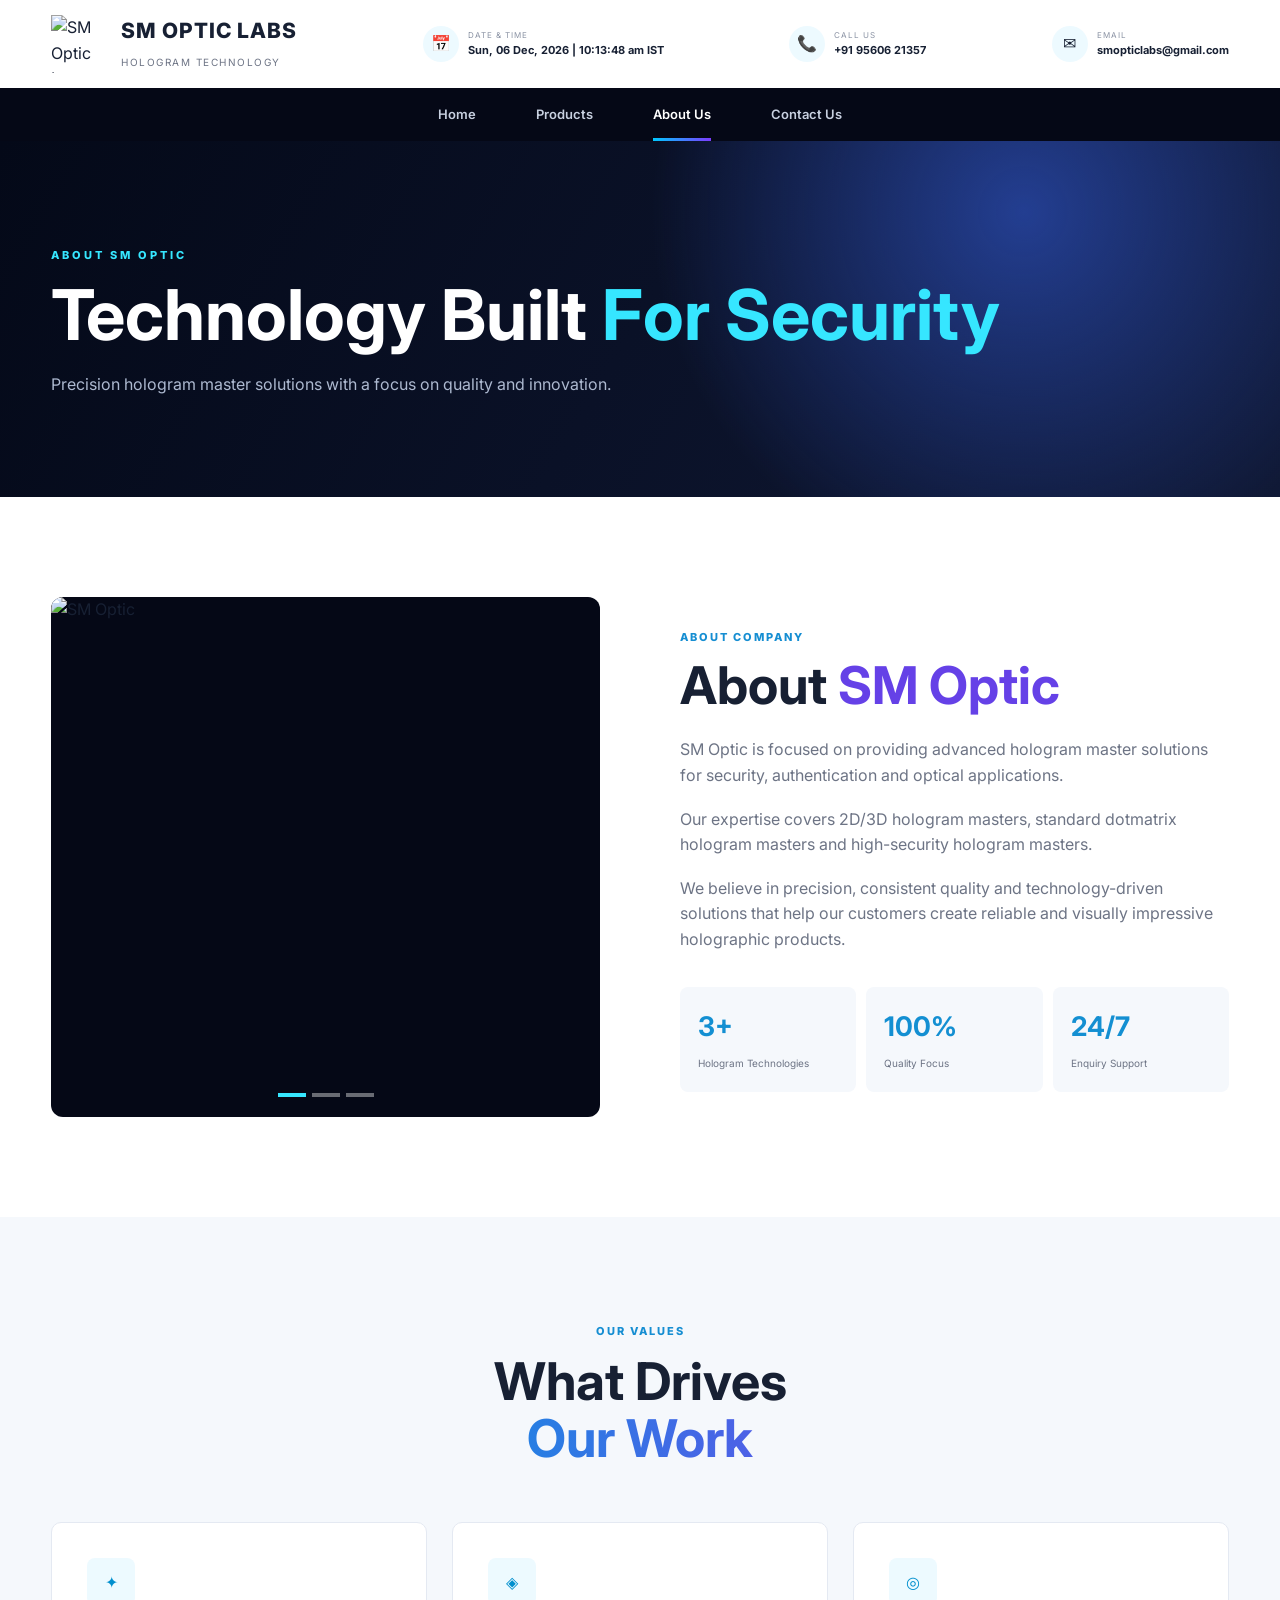
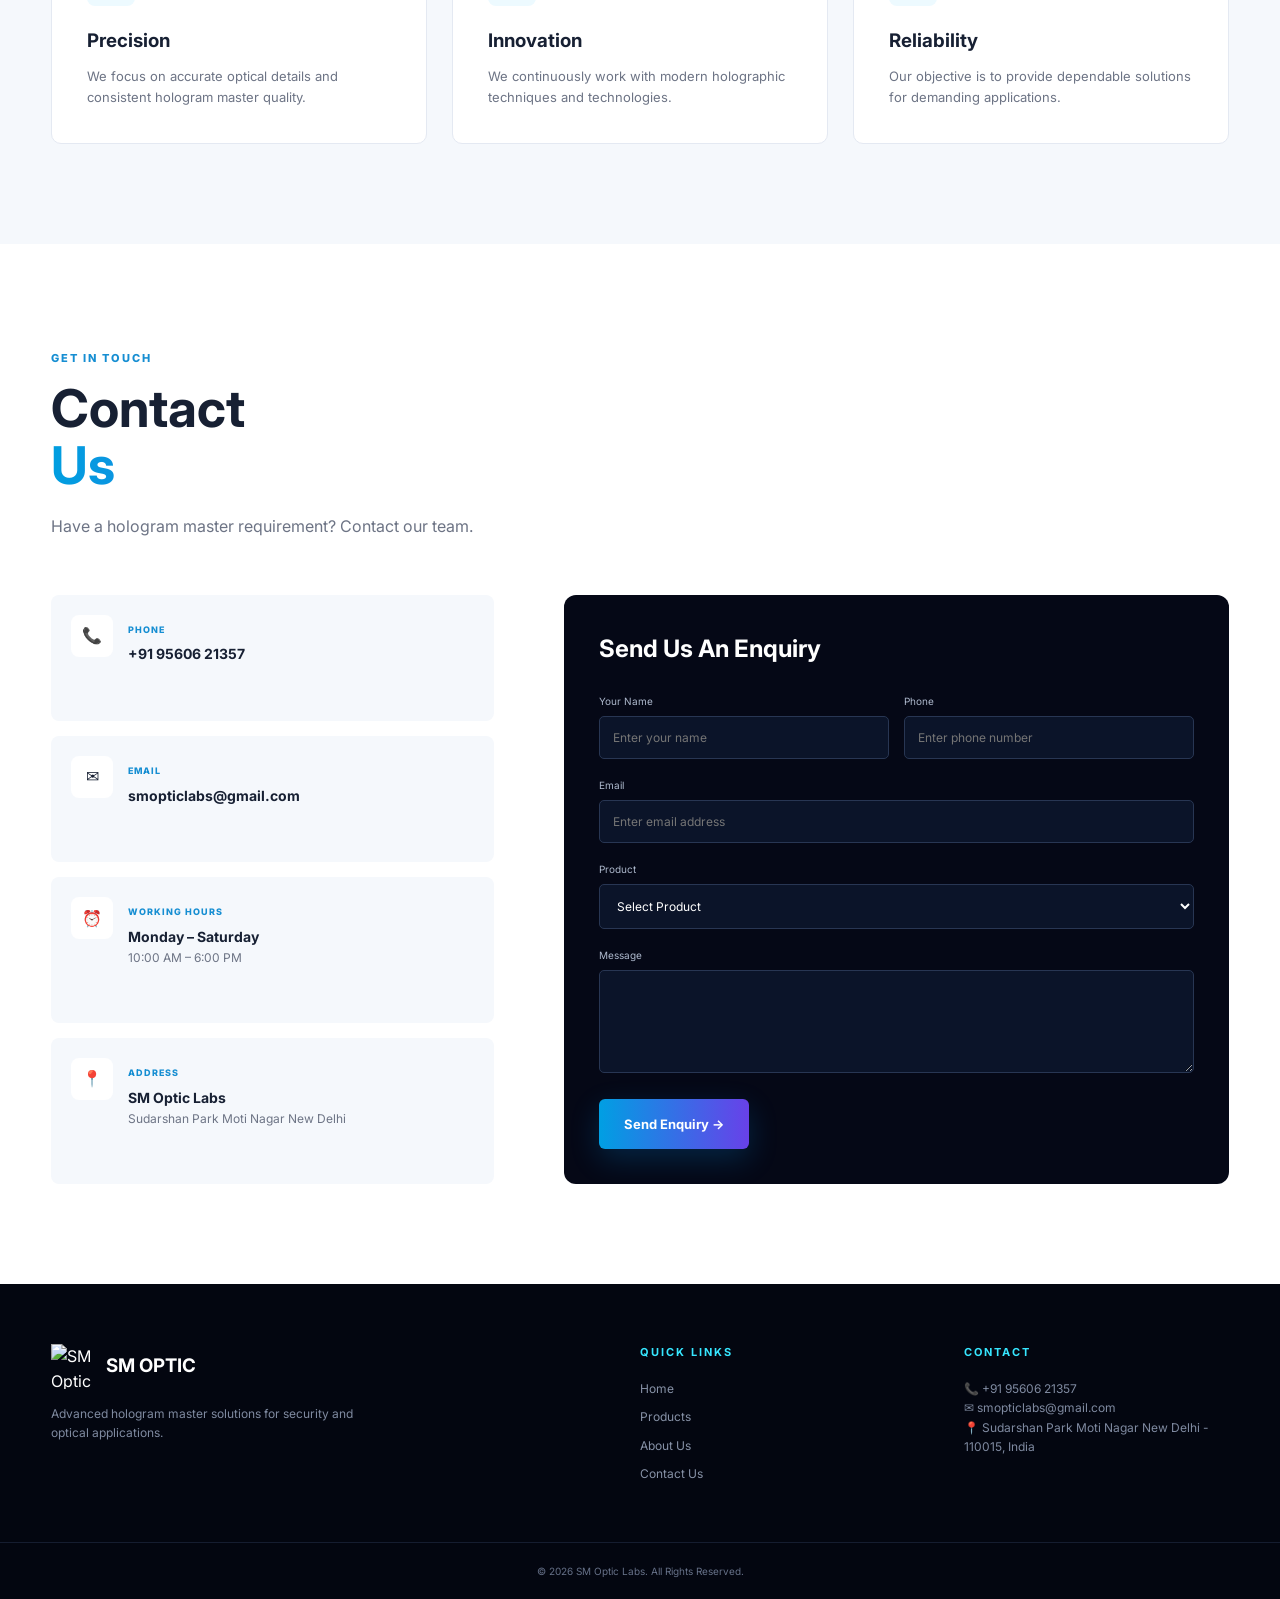
==== about.html @ 9cbb1f2b "sm-optic" ====
<!DOCTYPE html>
<html lang="en">

<head>

    <meta charset="UTF-8">
    <meta name="viewport" content="width=device-width, initial-scale=1.0">

    <title>About Us | SM Optic Labs</title>

    <link rel="stylesheet" href="style.css">

    <link rel="preconnect" href="https://fonts.googleapis.com">
    <link rel="preconnect" href="https://fonts.gstatic.com" crossorigin>

    <link href="https://fonts.googleapis.com/css2?family=Inter:wght@400;500;600;700;800&display=swap" rel="stylesheet">

</head>


<body>


    <!-- HEADER -->

    <header class="header">

        <div class="container header-inner">

            <a href="index.html" class="logo-area">

                <img src="images/logo.png" alt="SM Optic Logo">

                <div>

                    <h2>SM OPTIC LABS</h2>

                    <span>
                        Hologram Technology
                    </span>

                </div>

            </a>


            <div class="header-contact">

                <div class="header-info">

                    <span class="info-icon">📅</span>

                    <div>
                        <small>DATE & TIME</small>

                        <strong id="dateTime">
                            Loading...
                        </strong>
                    </div>

                </div>

            </div>


            <div class="header-info">

                <span class="info-icon">
                    📞
                </span>

                <div>

                    <small>
                        CALL US
                    </small>

                    <strong>
                        +91 95606 21357
                    </strong>

                </div>

            </div>


            <div class="header-info">

                <span class="info-icon">
                    ✉
                </span>

                <div>

                    <small>
                        EMAIL
                    </small>

                    <strong>
                        smopticlabs@gmail.com
                    </strong>

                </div>

            </div>

        </div>


        <button class="menu-toggle" id="menuToggle">

            ☰

        </button>

        </div>


        <nav class="navbar" id="navbar">

            <div class="container nav-inner">

                <a href="index.html">
                    Home
                </a>

                <a href="products.html">
                    Products
                </a>

                <a href="about.html" class="active">
                    About Us
                </a>

                <a href="#contact">
                    Contact Us
                </a>

            </div>

        </nav>

    </header>


    <!-- PAGE HERO -->

    <section class="page-hero">

        <div class="container">

            <span>
                ABOUT SM OPTIC
            </span>

            <h1>
                Technology Built
                <strong>For Security</strong>
            </h1>

            <p>
                Precision hologram master solutions
                with a focus on quality and innovation.
            </p>

        </div>

    </section>


    <!-- ABOUT -->

    <section class="about-company section">

        <div class="container about-grid">


            <div class="about-slideshow">

                <div class="about-slide active">

                    <img src="images/about1.jpg" alt="SM Optic">

                </div>

                <div class="about-slide">

                    <img src="images/about2.jpg" alt="Hologram Technology">

                </div>

                <div class="about-slide">

                    <img src="images/about3.jpg" alt="Hologram Manufacturing">

                </div>

                <div class="about-dots">

                    <button onclick="showAboutSlide(0)" class="about-dot active">
                    </button>

                    <button onclick="showAboutSlide(1)" class="about-dot">
                    </button>

                    <button onclick="showAboutSlide(2)" class="about-dot">
                    </button>

                </div>

            </div>


            <div class="about-text">

                <span class="section-label">
                    ABOUT COMPANY
                </span>

                <h2>
                    About
                    <strong>SM Optic</strong>
                </h2>


                <p>
                    SM Optic is focused on providing advanced
                    hologram master solutions for security,
                    authentication and optical applications.
                </p>


                <p>
                    Our expertise covers 2D/3D hologram masters,
                    standard dotmatrix hologram masters and
                    high-security hologram masters.
                </p>


                <p>
                    We believe in precision, consistent quality
                    and technology-driven solutions that help
                    our customers create reliable and visually
                    impressive holographic products.
                </p>


                <div class="about-stats">

                    <div>

                        <strong>3+</strong>

                        <span>
                            Hologram Technologies
                        </span>

                    </div>


                    <div>

                        <strong>100%</strong>

                        <span>
                            Quality Focus
                        </span>

                    </div>


                    <div>

                        <strong>24/7</strong>

                        <span>
                            Enquiry Support
                        </span>

                    </div>

                </div>

            </div>

        </div>

    </section>


    <!-- VALUES -->

    <section class="values section">

        <div class="container">

            <div class="section-heading">

                <span>
                    OUR VALUES
                </span>

                <h2>
                    What Drives
                    <strong>Our Work</strong>
                </h2>

            </div>


            <div class="value-grid">


                <div class="value-card">

                    <div class="value-icon">
                        ✦
                    </div>

                    <h3>
                        Precision
                    </h3>

                    <p>
                        We focus on accurate optical details
                        and consistent hologram master quality.
                    </p>

                </div>


                <div class="value-card">

                    <div class="value-icon">
                        ◈
                    </div>

                    <h3>
                        Innovation
                    </h3>

                    <p>
                        We continuously work with modern
                        holographic techniques and technologies.
                    </p>

                </div>


                <div class="value-card">

                    <div class="value-icon">
                        ◎
                    </div>

                    <h3>
                        Reliability
                    </h3>

                    <p>
                        Our objective is to provide dependable
                        solutions for demanding applications.
                    </p>

                </div>


            </div>

        </div>

    </section>


    <!-- CONTACT -->

    <section class="contact-section section" id="contact">

        <div class="container">


            <div class="section-heading left">

                <span>
                    GET IN TOUCH
                </span>

                <h2>
                    Contact
                    <strong>Us</strong>
                </h2>

                <p>
                    Have a hologram master requirement?
                    Contact our team.
                </p>

            </div>


            <div class="contact-grid">


                <!-- CONTACT DETAILS -->

                <div class="contact-details">


                    <div class="contact-card">

                        <div class="contact-icon">
                            📞
                        </div>

                        <div>

                            <span>
                                PHONE
                            </span>

                            <h4>
                                +91 95606 21357
                            </h4>

                        </div>

                    </div>


                    <div class="contact-card">

                        <div class="contact-icon">
                            ✉
                        </div>

                        <div>

                            <span>
                                EMAIL
                            </span>

                            <h4>
                                smopticlabs@gmail.com
                            </h4>

                        </div>

                    </div>


                    <div class="contact-card">

                        <div class="contact-icon">
                            ⏰
                        </div>

                        <div>

                            <span>
                                WORKING HOURS
                            </span>

                            <h4>
                                Monday – Saturday
                            </h4>

                            <p>
                                10:00 AM – 6:00 PM
                            </p>

                        </div>

                    </div>


                    <div class="contact-card">

                        <div class="contact-icon">
                            📍
                        </div>

                        <div>

                            <span>
                                ADDRESS
                            </span>

                            <h4>
                                SM Optic Labs
                            </h4>

                            <p>
                                Sudarshan Park Moti Nagar New Delhi
                            </p>

                        </div>

                    </div>


                </div>


                <!-- CONTACT FORM -->

                <div class="contact-form">

                    <h3>
                        Send Us An Enquiry
                    </h3>


                    <form id="contactForm">

                        <div class="form-row">

                            <div class="form-group">

                                <label>
                                    Your Name
                                </label>

                                <input type="text" placeholder="Enter your name" required>

                            </div>


                            <div class="form-group">

                                <label>
                                    Phone
                                </label>

                                <input type="tel" placeholder="Enter phone number" required>

                            </div>

                        </div>


                        <div class="form-group">

                            <label>
                                Email
                            </label>

                            <input type="email" placeholder="Enter email address" required>

                        </div>


                        <div class="form-group">

                            <label>
                                Product
                            </label>

                            <select>

                                <option>
                                    Select Product
                                </option>

                                <option>
                                    2D / 3D Hologram Master
                                </option>

                                <option>
                                    Standard Dotmatrix Hologram Master
                                </option>

                                <option>
                                    High Security Hologram Master
                                </option>

                            </select>

                        </div>


                        <div class="form-group">

                            <label>
                                Message
                            </label>

                            <textarea rows="5" placeholder="Tell us about your requirement..." required>
                        </textarea>

                        </div>


                        <button type="submit" class="btn btn-primary">

                            Send Enquiry →

                        </button>

                    </form>

                </div>

            </div>

        </div>

    </section>


    <!-- FOOTER -->

    <footer class="footer">

        <div class="container footer-grid">

            <div>

                <div class="footer-logo">

                    <img src="images/logo.png" alt="SM Optic">

                    <h3>
                        SM OPTIC
                    </h3>

                </div>

                <p>
                    Advanced hologram master solutions
                    for security and optical applications.
                </p>

            </div>


            <div>

                <h4>
                    QUICK LINKS
                </h4>

                <a href="index.html">
                    Home
                </a>

                <a href="products.html">
                    Products
                </a>

                <a href="about.html">
                    About Us
                </a>

                <a href="#contact">
                    Contact Us
                </a>

            </div>


            <div>

                <h4>
                    CONTACT
                </h4>

                <p>
                    📞 +91 95606 21357
                </p>

                <p>
                    ✉ smopticlabs@gmail.com
                </p>

                <p>
                    📍 Sudarshan Park Moti Nagar New Delhi - 110015, India
                </p>

            </div>

        </div>


        <div class="copyright">

            © <span id="year"></span>
            SM Optic Labs. All Rights Reserved.

        </div>

    </footer>


    <script src="script.js"></script>

</body>

</html>
---- style.css ----
/* =========================================
   SM OPTIC
   MAIN STYLESHEET
========================================= */


* {
    margin: 0;
    padding: 0;
    box-sizing: border-box;
}


:root {

    --dark: #050816;

    --dark-2: #0a1024;

    --blue: #00c8ff;

    --purple: #7c3cff;

    --cyan: #36e6ff;

    --white: #ffffff;

    --text: #172033;

    --muted: #6d7485;

    --light: #f5f8fc;

    --border: #e4e9f2;

}


html {
    scroll-behavior: smooth;
}


body {

    font-family: "Inter", sans-serif;

    color: var(--text);

    background: #ffffff;

    line-height: 1.6;

}


img {
    max-width: 100%;
    display: block;
}


a {
    text-decoration: none;
    color: inherit;
}


button,
input,
textarea,
select {
    font-family: inherit;
}


.container {

    width: min(1180px, 92%);

    margin: auto;

}


/* =========================================
   HEADER
========================================= */


.header {

    background: #ffffff;

    position: relative;

    z-index: 1000;

}


.header-inner {

    min-height: 88px;

    display: flex;

    align-items: center;

    justify-content: space-between;

    gap: 30px;

}


.logo-area {

    display: flex;

    align-items: center;

    gap: 12px;

}


.logo-area img {

    width: 58px;

    height: 58px;

    object-fit: contain;

}


.logo-area h2 {

    font-size: 21px;

    font-weight: 800;

    letter-spacing: 1px;

}


.logo-area span {

    font-size: 10px;

    color: var(--muted);

    text-transform: uppercase;

    letter-spacing: 1.5px;

}


.header-contact {

    display: flex;

    align-items: center;

    gap: 30px;

}


.header-info {

    display: flex;

    align-items: center;

    gap: 9px;

}


.info-icon {

    width: 36px;

    height: 36px;

    border-radius: 50%;

    background: #edfaff;

    display: grid;

    place-items: center;

}


.header-info small {

    display: block;

    font-size: 8px;

    color: #8b93a4;

    letter-spacing: 1px;

}


.header-info strong {

    display: block;

    font-size: 11px;

}


.navbar {

    background: var(--dark);

}


.nav-inner {

    display: flex;

    align-items: center;

    justify-content: center;

}


.nav-inner a {

    color: #c8d0e0;

    padding: 16px 30px;

    font-size: 13px;

    font-weight: 600;

    transition: .3s;

    position: relative;

}


.nav-inner a:hover,
.nav-inner a.active {

    color: white;

}


.nav-inner a.active::after {

    content: "";

    position: absolute;

    bottom: 0;

    left: 30px;

    right: 30px;

    height: 3px;

    background: linear-gradient(
        90deg,
        var(--blue),
        var(--purple)
    );

}


.menu-toggle {

    display: none;

    border: none;

    background: var(--dark);

    color: white;

    width: 44px;

    height: 44px;

    border-radius: 8px;

    font-size: 22px;

}


/* =========================================
   HERO
========================================= */


.hero {

    height: 680px;

    position: relative;

    overflow: hidden;

    background: var(--dark);

}


.hero-slides,
.hero-slide {

    position: absolute;

    inset: 0;

}


.hero-slide {

    background-size: cover;

    background-position: center;

    opacity: 0;

    transform: scale(1.05);

    transition:
        opacity 1s ease,
        transform 6s ease;

}


.hero-slide.active {

    opacity: 1;

    transform: scale(1);

}


.hero-overlay {

    position: absolute;

    inset: 0;

    background:
        linear-gradient(
            90deg,
            rgba(3,8,25,.92),
            rgba(4,10,30,.58),
            rgba(5,8,20,.25)
        );

}


.hero-content {

    position: relative;

    z-index: 2;

    height: 100%;

    display: flex;

    justify-content: center;

    flex-direction: column;

    color: white;

}


.hero-badge {

    color: var(--cyan);

    font-size: 12px;

    font-weight: 700;

    letter-spacing: 3px;

    margin-bottom: 20px;

}


.hero h1 {

    font-size: clamp(55px, 8vw, 100px);

    line-height: .95;

    font-weight: 800;

    max-width: 850px;

}


.hero h1 span {

    display: block;

    background:
        linear-gradient(
            90deg,
            #ffffff,
            var(--cyan),
            #a77cff
        );

    -webkit-background-clip: text;

    color: transparent;

}


.hero p {

    max-width: 580px;

    margin: 28px 0;

    color: #dce4f5;

    font-size: 17px;

}


.hero-buttons {

    display: flex;

    gap: 15px;

}


.btn {

    display: inline-flex;

    align-items: center;

    justify-content: center;

    min-height: 50px;

    padding: 0 25px;

    border-radius: 6px;

    font-size: 13px;

    font-weight: 700;

    transition: .3s;

    border: none;

    cursor: pointer;

}


.btn-primary {

    color: white;

    background:
        linear-gradient(
            90deg,
            #009fe3,
            #6841e9
        );

    box-shadow:
        0 10px 30px rgba(0,157,255,.2);

}


.btn-primary:hover {

    transform: translateY(-3px);

    box-shadow:
        0 15px 35px rgba(0,157,255,.3);

}


.btn-outline {

    border: 1px solid rgba(255,255,255,.5);

    color: white;

    background: rgba(255,255,255,.05);

}


.btn-outline:hover {

    background: white;

    color: var(--dark);

}


.slider-dots {

    position: absolute;

    bottom: 30px;

    left: 50%;

    transform: translateX(-50%);

    z-index: 5;

    display: flex;

    gap: 8px;

}


.dot,
.about-dot {

    width: 28px;

    height: 4px;

    border: none;

    background: rgba(255,255,255,.4);

    cursor: pointer;

}


.dot.active,
.about-dot.active {

    background: var(--cyan);

}


/* =========================================
   GENERAL SECTIONS
========================================= */


.section {

    padding: 100px 0;

}


.section-heading {

    max-width: 700px;

    margin: 0 auto 55px;

    text-align: center;

}


.section-heading.left {

    text-align: left;

    margin-left: 0;

}


.section-heading > span,
.section-label {

    color: #168ed2;

    font-size: 11px;

    font-weight: 800;

    letter-spacing: 2px;

}


.section-heading h2 {

    margin-top: 10px;

    font-size: clamp(35px, 5vw, 52px);

    line-height: 1.1;

}


.section-heading h2 strong {

    display: block;

    background:
        linear-gradient(
            90deg,
            #009ee0,
            #7441e9
        );

    -webkit-background-clip: text;

    color: transparent;

}


.section-heading p {

    color: var(--muted);

    margin-top: 20px;

}


/* =========================================
   PRODUCT CARDS
========================================= */


.product-grid {

    display: grid;

    grid-template-columns:
        repeat(3, 1fr);

    gap: 25px;

}


.product-card {

    background: white;

    border: 1px solid var(--border);

    border-radius: 12px;

    overflow: hidden;

    transition: .35s;

}


.product-card:hover {

    transform: translateY(-8px);

    box-shadow:
        0 25px 60px rgba(15,30,60,.12);

}


.product-image {

    height: 280px;

    position: relative;

    overflow: hidden;

    background: #071027;

}


.product-image img {

    width: 100%;

    height: 100%;

    object-fit: cover;

    transition: .5s;

}


.product-card:hover
.product-image img {

    transform: scale(1.06);

}


.product-number {

    position: absolute;

    top: 15px;

    right: 15px;

    width: 44px;

    height: 44px;

    display: grid;

    place-items: center;

    border-radius: 50%;

    background: rgba(5,8,22,.8);

    color: var(--cyan);

    font-size: 12px;

    font-weight: 800;

}


.product-content {

    padding: 28px;

}


.product-tag {

    font-size: 10px;

    color: #238ed0;

    font-weight: 800;

    letter-spacing: 2px;

}


.product-content h3 {

    margin: 8px 0 12px;

    font-size: 21px;

    line-height: 1.25;

}


.product-content p {

    color: var(--muted);

    font-size: 13px;

    margin-bottom: 22px;

}


.read-more {

    color: #138fd2;

    font-size: 12px;

    font-weight: 800;

}


.read-more span {

    margin-left: 8px;

    transition: .3s;

}


.read-more:hover span {

    margin-left: 14px;

}


/* =========================================
   WHY US
========================================= */


.why-us {

    background: var(--dark);

    color: white;

}


.why-grid {

    display: grid;

    grid-template-columns:
        .8fr 1.2fr;

    gap: 100px;

    align-items: center;

}


.why-grid h2 {

    font-size: clamp(42px, 5vw, 65px);

    line-height: 1;

    margin-top: 15px;

}


.why-grid h2 span {

    color: var(--cyan);

}


.why-content > p {

    color: #aeb9cd;

    font-size: 16px;

    margin-bottom: 35px;

    max-width: 600px;

}


.feature-list {

    display: grid;

    gap: 25px;

}


.feature {

    display: flex;

    gap: 18px;

}


.feature-icon {

    flex-shrink: 0;

    width: 45px;

    height: 45px;

    display: grid;

    place-items: center;

    color: var(--cyan);

    border: 1px solid rgba(54,230,255,.3);

    border-radius: 8px;

}


.feature h4 {

    margin-bottom: 3px;

}


.feature p {

    color: #8995ab;

    font-size: 12px;

}


/* =========================================
   CTA
========================================= */


.cta {

    padding: 70px 0;

    background:
        linear-gradient(
            110deg,
            #eafaff,
            #f3efff
        );

}


.cta-inner {

    display: flex;

    justify-content: space-between;

    align-items: center;

    gap: 30px;

}


.cta span {

    font-size: 10px;

    color: #168ed2;

    letter-spacing: 2px;

    font-weight: 800;

}


.cta h2 {

    margin-top: 8px;

    font-size: 38px;

    line-height: 1.1;

}


.cta h2 strong {

    color: #663fe5;

}


/* =========================================
   PAGE HERO
========================================= */


.page-hero {

    padding: 100px 0;

    color: white;

    background:
        radial-gradient(
            circle at 80% 20%,
            #233e91,
            transparent 35%
        ),
        linear-gradient(
            120deg,
            #040918,
            #101936
        );

}


.page-hero span {

    color: var(--cyan);

    font-size: 11px;

    letter-spacing: 3px;

    font-weight: 800;

}


.page-hero h1 {

    font-size: clamp(42px, 6vw, 70px);

    line-height: 1.05;

    margin: 12px 0 20px;

}


.page-hero h1 strong {

    color: var(--cyan);

}


.page-hero p {

    color: #adb9d0;

    max-width: 600px;

}


/* =========================================
   PRODUCT DETAILS
========================================= */


.detail-product {

    display: grid;

    grid-template-columns:
        1fr 1fr;

    gap: 70px;

    padding: 70px 0;

    border-bottom: 1px solid var(--border);

    align-items: center;

}


.detail-product.reverse
.detail-gallery {

    order: 2;

}


.detail-product.reverse
.detail-content {

    order: 1;

}


.main-image {

    height: 460px;

    border-radius: 12px;

    overflow: hidden;

    background: var(--dark);

}


.main-image img {

    width: 100%;

    height: 100%;

    object-fit: cover;

}


.thumbnail-grid {

    display: grid;

    grid-template-columns:
        repeat(4, 1fr);

    gap: 10px;

    margin-top: 12px;

}


.thumbnail-grid img {

    height: 90px;

    width: 100%;

    object-fit: cover;

    border-radius: 5px;

    cursor: pointer;

    opacity: .65;

    transition: .3s;

}


.thumbnail-grid img:hover {

    opacity: 1;

    outline: 2px solid var(--blue);

}


.detail-content h2 {

    font-size: clamp(35px, 4vw, 52px);

    line-height: 1.05;

    margin: 10px 0 20px;

}


.detail-content h2 strong {

    display: block;

    color: #6b43e7;

}


.detail-content > p {

    color: var(--muted);

    margin-bottom: 30px;

}


.detail-content h4 {

    font-size: 13px;

    margin-bottom: 15px;

    text-transform: uppercase;

    letter-spacing: 1px;

}


.spec-list {

    border-top: 1px solid var(--border);

    margin-bottom: 30px;

}


.spec-list div {

    display: flex;

    justify-content: space-between;

    padding: 12px 0;

    border-bottom: 1px solid var(--border);

    font-size: 12px;

}


.spec-list span {

    color: var(--muted);

}


.spec-list strong {

    text-align: right;

}


/* =========================================
   ABOUT
========================================= */


.about-grid {

    display: grid;

    grid-template-columns:
        1fr 1fr;

    gap: 80px;

    align-items: center;

}


.about-slideshow {

    position: relative;

    height: 520px;

    border-radius: 12px;

    overflow: hidden;

    background: var(--dark);

}


.about-slide {

    position: absolute;

    inset: 0;

    opacity: 0;

    transition: 1s;

}


.about-slide.active {

    opacity: 1;

}


.about-slide img {

    width: 100%;

    height: 100%;

    object-fit: cover;

}


.about-dots {

    position: absolute;

    bottom: 20px;

    left: 50%;

    transform: translateX(-50%);

    display: flex;

    gap: 6px;

}


.about-text h2 {

    font-size: 52px;

    line-height: 1;

    margin: 12px 0 25px;

}


.about-text h2 strong {

    color: #6541e7;

}


.about-text p {

    color: var(--muted);

    margin-bottom: 18px;

}


.about-stats {

    display: grid;

    grid-template-columns:
        repeat(3, 1fr);

    gap: 10px;

    margin-top: 35px;

}


.about-stats div {

    background: var(--light);

    padding: 18px;

    border-radius: 8px;

}


.about-stats strong {

    display: block;

    color: #138fd2;

    font-size: 27px;

}


.about-stats span {

    color: var(--muted);

    font-size: 10px;

}


/* =========================================
   VALUES
========================================= */


.values {

    background: var(--light);

}


.value-grid {

    display: grid;

    grid-template-columns:
        repeat(3, 1fr);

    gap: 25px;

}


.value-card {

    background: white;

    padding: 35px;

    border-radius: 10px;

    border: 1px solid var(--border);

}


.value-icon {

    width: 48px;

    height: 48px;

    display: grid;

    place-items: center;

    background: #edfaff;

    color: #008fce;

    border-radius: 8px;

    margin-bottom: 20px;

}


.value-card h3 {

    margin-bottom: 10px;

}


.value-card p {

    color: var(--muted);

    font-size: 13px;

}


/* =========================================
   CONTACT
========================================= */


.contact-grid {

    display: grid;

    grid-template-columns:
        .8fr 1.2fr;

    gap: 70px;

}


.contact-details {

    display: grid;

    gap: 15px;

}


.contact-card {

    display: flex;

    align-items: flex-start;

    gap: 15px;

    padding: 20px;

    background: var(--light);

    border-radius: 8px;

}


.contact-icon {

    width: 42px;

    height: 42px;

    display: grid;

    place-items: center;

    background: white;

    border-radius: 8px;

}


.contact-card span {

    font-size: 9px;

    color: #168ed2;

    font-weight: 800;

    letter-spacing: 1px;

}


.contact-card h4 {

    font-size: 14px;

    margin-top: 3px;

}


.contact-card p {

    color: var(--muted);

    font-size: 12px;

}


.contact-form {

    padding: 35px;

    background: var(--dark);

    color: white;

    border-radius: 12px;

}


.contact-form h3 {

    font-size: 24px;

    margin-bottom: 25px;

}


.form-row {

    display: grid;

    grid-template-columns:
        1fr 1fr;

    gap: 15px;

}


.form-group {

    margin-bottom: 18px;

}


.form-group label {

    display: block;

    font-size: 10px;

    color: #aeb9cd;

    margin-bottom: 7px;

}


.form-group input,
.form-group textarea,
.form-group select {

    width: 100%;

    border: 1px solid #283653;

    background: #0b1429;

    color: white;

    padding: 13px;

    border-radius: 5px;

    outline: none;

    font-size: 12px;

}


.form-group textarea {

    resize: vertical;

}


.form-group input:focus,
.form-group textarea:focus,
.form-group select:focus {

    border-color: var(--cyan);

}


/* =========================================
   FOOTER
========================================= */


.footer {

    background: #030610;

    color: white;

    padding-top: 60px;

}


.footer-grid {

    display: grid;

    grid-template-columns:
        2fr 1fr 1fr;

    gap: 60px;

    padding-bottom: 50px;

}


.footer-logo {

    display: flex;

    align-items: center;

    gap: 10px;

    margin-bottom: 15px;

}


.footer-logo img {

    width: 45px;

    height: 45px;

    object-fit: contain;

}


.footer p {

    color: #7f8aa0;

    font-size: 12px;

    max-width: 320px;

}


.footer h4 {

    font-size: 11px;

    letter-spacing: 2px;

    margin-bottom: 18px;

    color: var(--cyan);

}


.footer a {

    display: block;

    color: #8792a7;

    font-size: 12px;

    margin-bottom: 9px;

    transition: .3s;

}


.footer a:hover {

    color: white;

}


.copyright {

    border-top: 1px solid #151d30;

    text-align: center;

    padding: 20px;

    color: #667188;

    font-size: 10px;

}


/* =========================================
   RESPONSIVE
========================================= */


@media (max-width: 1000px) {


    .header-contact {

        gap: 15px;

    }


    .header-info:nth-child(2),
    .header-info:nth-child(3) {

        display: none;

    }


    .product-grid {

        grid-template-columns:
            repeat(2, 1fr);

    }


    .why-grid {

        gap: 50px;

    }


    .detail-product {

        gap: 40px;

    }

}


@media (max-width: 768px) {


    .header-inner {

        min-height: 75px;

    }


    .logo-area img {

        width: 45px;

        height: 45px;

    }


    .logo-area h2 {

        font-size: 17px;

    }


    .menu-toggle {

        display: block;

    }


    .navbar {

        display: none;

    }


    .navbar.open {

        display: block;

    }


    .nav-inner {

        flex-direction: column;

        align-items: stretch;

    }


    .nav-inner a {

        padding: 14px 20px;

    }


    .nav-inner a.active::after {

        left: 20px;

        right: auto;

        width: 40px;

    }


    .hero {

        height: 590px;

    }


    .hero h1 {

        font-size: 55px;

    }


    .hero p {

        font-size: 14px;

    }


    .product-grid,
    .value-grid,
    .why-grid,
    .detail-product,
    .about-grid,
    .contact-grid,
    .footer-grid {

        grid-template-columns: 1fr;

    }


    .why-grid {

        gap: 50px;

    }


    .detail-product.reverse
    .detail-gallery {

        order: 1;

    }


    .detail-product.reverse
    .detail-content {

        order: 2;

    }


    .main-image {

        height: 350px;

    }


    .about-slideshow {

        height: 400px;

    }


    .about-text h2 {

        font-size: 42px;

    }


    .cta-inner {

        flex-direction: column;

        align-items: flex-start;

    }


    .footer-grid {

        gap: 35px;

    }

}


@media (max-width: 480px) {


    .header-info {

        display: none;

    }


    .hero {

        height: 560px;

    }


    .hero h1 {

        font-size: 45px;

    }


    .hero-buttons {

        flex-direction: column;

        align-items: flex-start;

    }


    .btn {

        width: 100%;

    }


    .section {

        padding: 70px 0;

    }


    .product-grid {

        grid-template-columns: 1fr;

    }


    .product-image {

        height: 240px;

    }


    .thumbnail-grid img {

        height: 65px;

    }


    .about-stats {

        grid-template-columns: 1fr;

    }


    .form-row {

        grid-template-columns: 1fr;

    }


    .contact-form {

        padding: 25px 18px;

    }

}
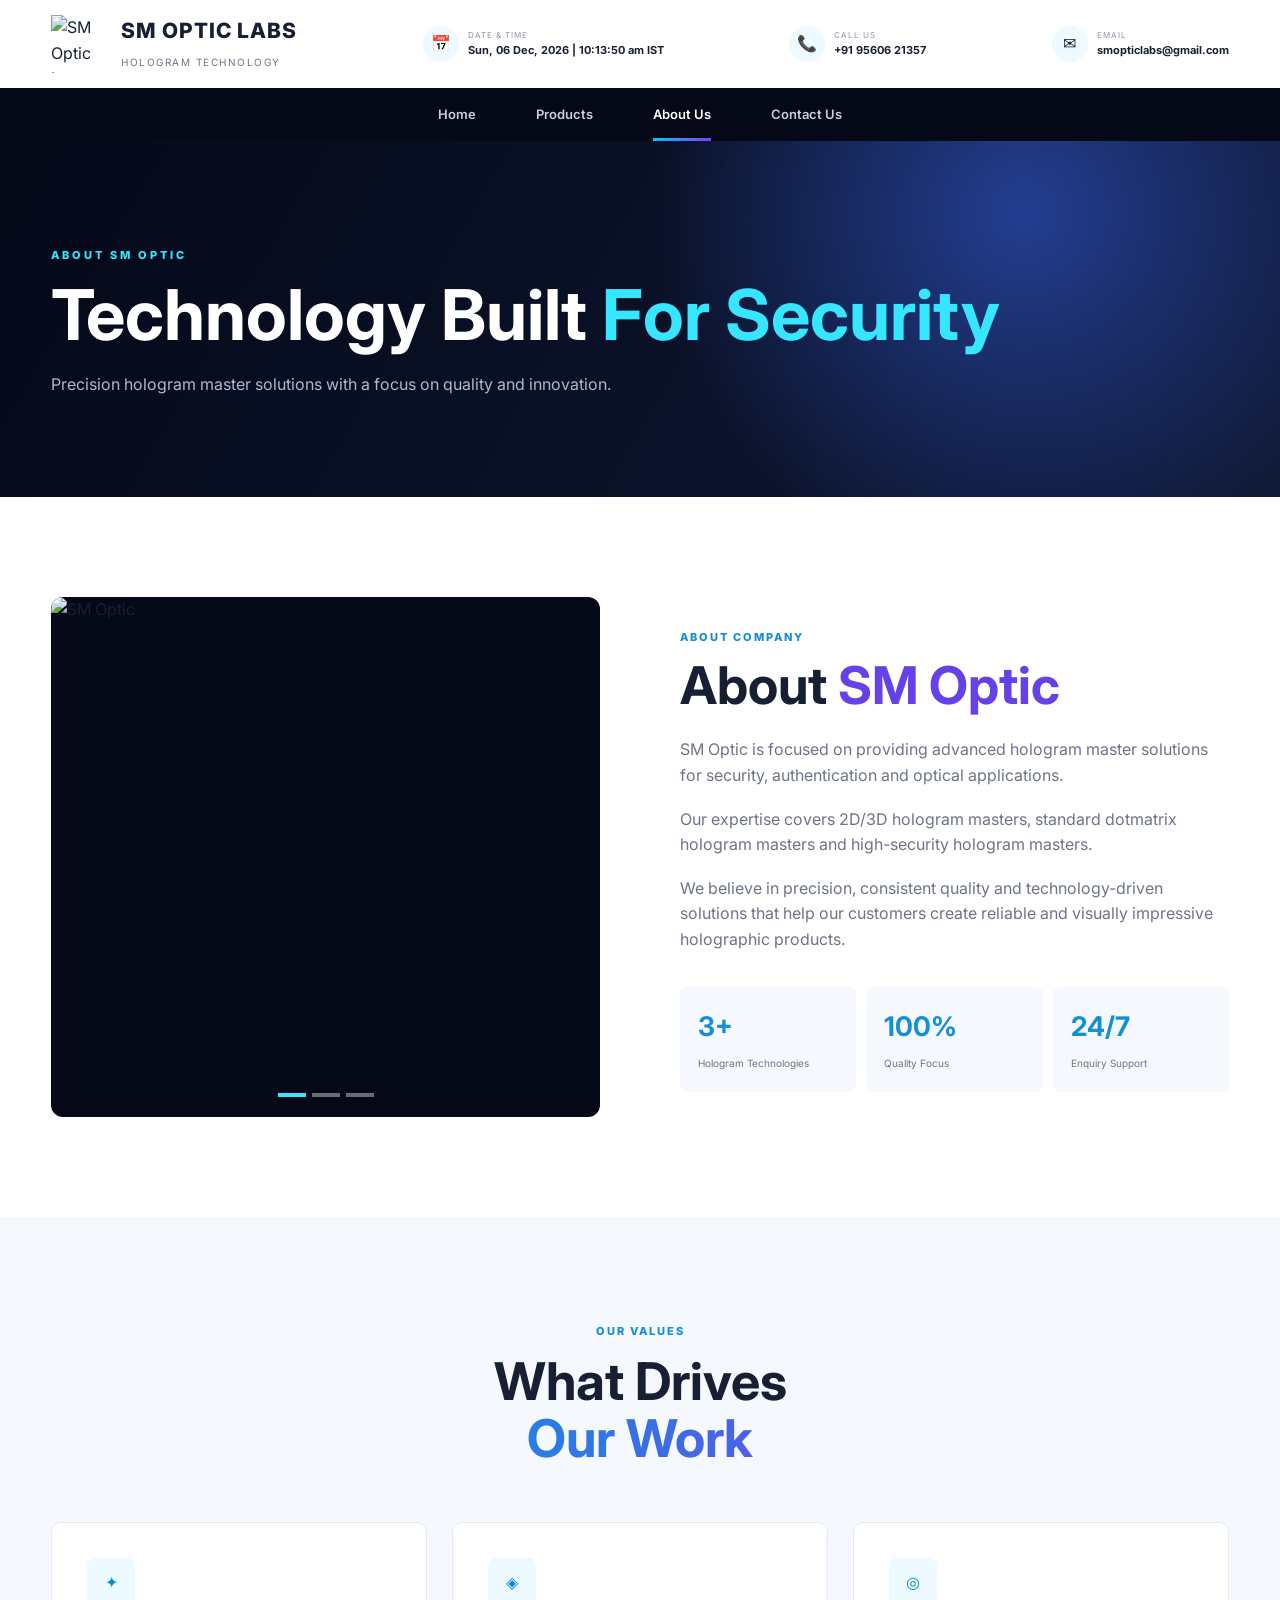
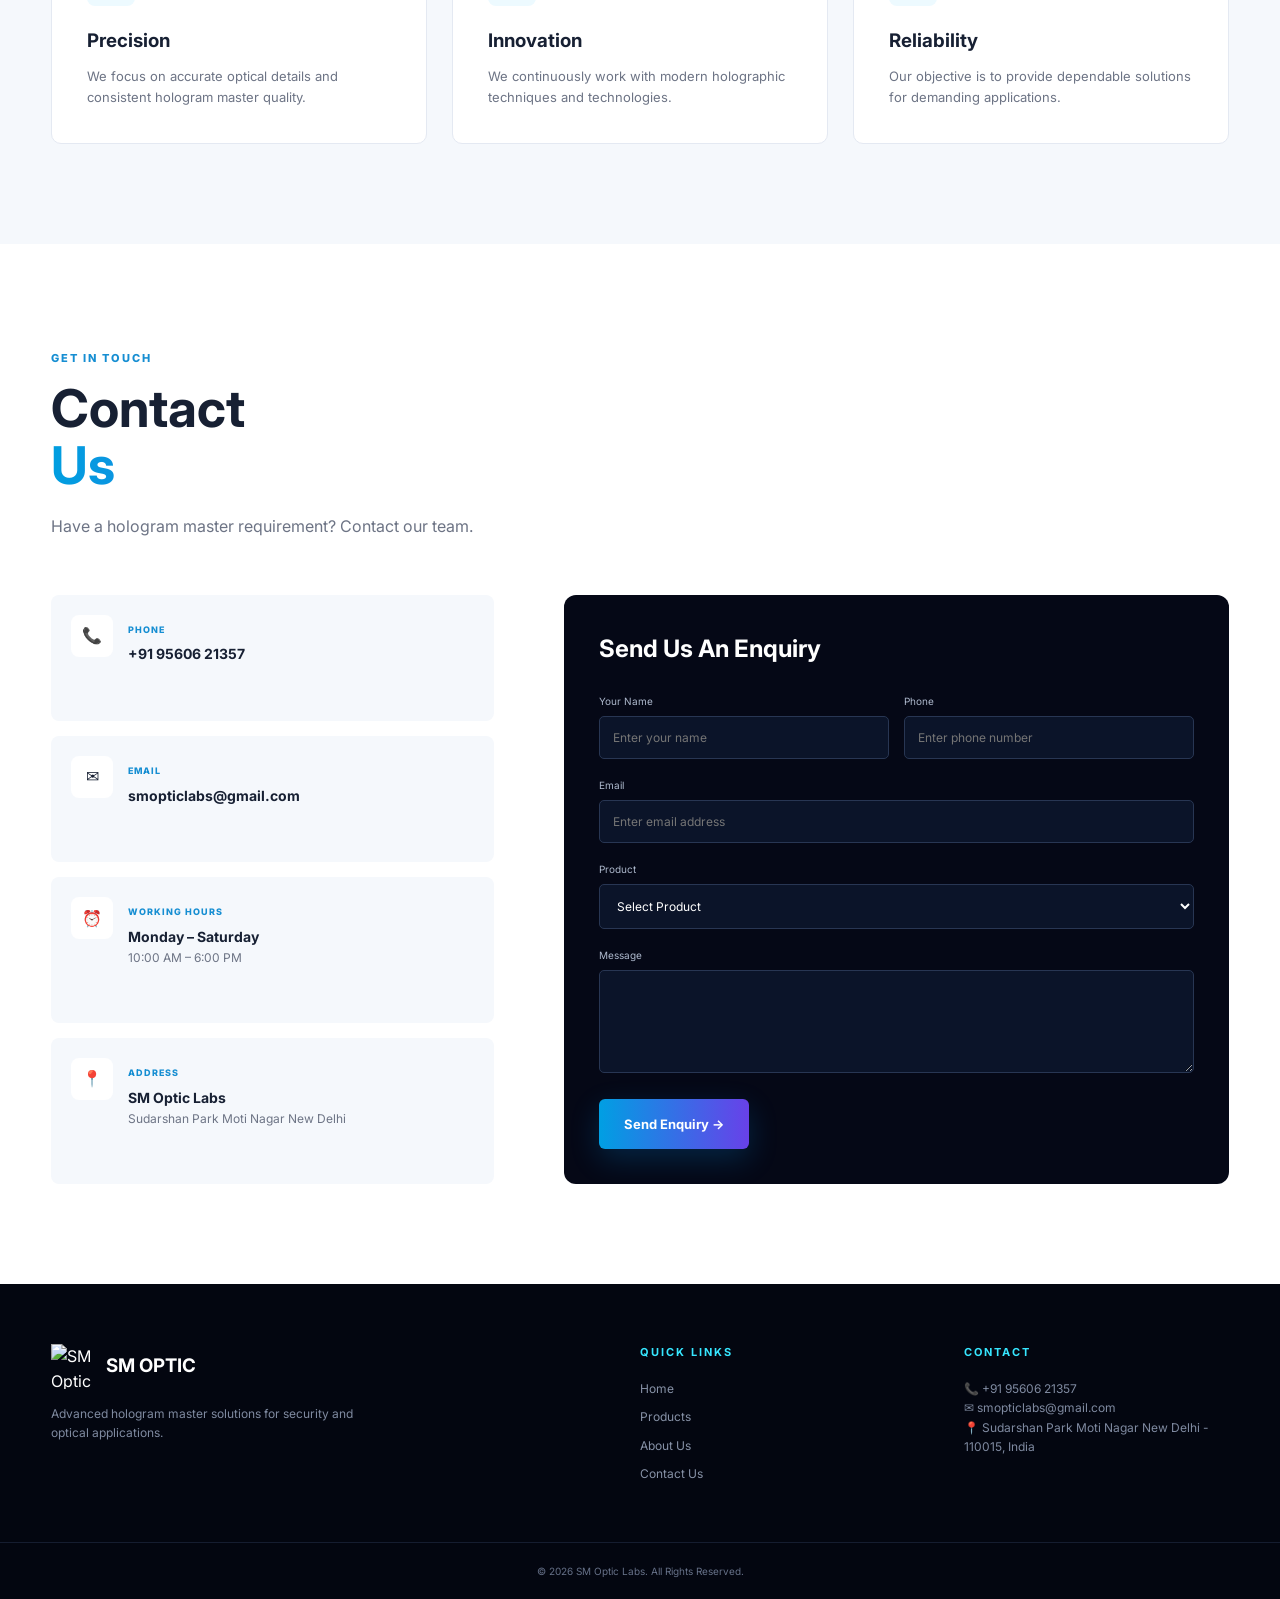
==== commit 8508c554: "Add files via upload" ====
--- a/about.html
+++ b/about.html
@@ -1,698 +1,698 @@
-<!DOCTYPE html>
-<html lang="en">
-
-<head>
-
-    <meta charset="UTF-8">
-    <meta name="viewport" content="width=device-width, initial-scale=1.0">
-
-    <title>About Us | SM Optic Labs</title>
-
-    <link rel="stylesheet" href="style.css">
-
-    <link rel="preconnect" href="https://fonts.googleapis.com">
-    <link rel="preconnect" href="https://fonts.gstatic.com" crossorigin>
-
-    <link href="https://fonts.googleapis.com/css2?family=Inter:wght@400;500;600;700;800&display=swap" rel="stylesheet">
-
-</head>
-
-
-<body>
-
-
-    <!-- HEADER -->
-
-    <header class="header">
-
-        <div class="container header-inner">
-
-            <a href="index.html" class="logo-area">
-
-                <img src="images/logo.png" alt="SM Optic Logo">
-
-                <div>
-
-                    <h2>SM OPTIC LABS</h2>
-
-                    <span>
-                        Hologram Technology
-                    </span>
-
-                </div>
-
-            </a>
-
-
-            <div class="header-contact">
-
-                <div class="header-info">
-
-                    <span class="info-icon">📅</span>
-
-                    <div>
-                        <small>DATE & TIME</small>
-
-                        <strong id="dateTime">
-                            Loading...
-                        </strong>
-                    </div>
-
-                </div>
-
-            </div>
-
-
-            <div class="header-info">
-
-                <span class="info-icon">
-                    📞
-                </span>
-
-                <div>
-
-                    <small>
-                        CALL US
-                    </small>
-
-                    <strong>
-                        +91 95606 21357
-                    </strong>
-
-                </div>
-
-            </div>
-
-
-            <div class="header-info">
-
-                <span class="info-icon">
-                    ✉
-                </span>
-
-                <div>
-
-                    <small>
-                        EMAIL
-                    </small>
-
-                    <strong>
-                        smopticlabs@gmail.com
-                    </strong>
-
-                </div>
-
-            </div>
-
-        </div>
-
-
-        <button class="menu-toggle" id="menuToggle">
-
-            ☰
-
-        </button>
-
-        </div>
-
-
-        <nav class="navbar" id="navbar">
-
-            <div class="container nav-inner">
-
-                <a href="index.html">
-                    Home
-                </a>
-
-                <a href="products.html">
-                    Products
-                </a>
-
-                <a href="about.html" class="active">
-                    About Us
-                </a>
-
-                <a href="#contact">
-                    Contact Us
-                </a>
-
-            </div>
-
-        </nav>
-
-    </header>
-
-
-    <!-- PAGE HERO -->
-
-    <section class="page-hero">
-
-        <div class="container">
-
-            <span>
-                ABOUT SM OPTIC
-            </span>
-
-            <h1>
-                Technology Built
-                <strong>For Security</strong>
-            </h1>
-
-            <p>
-                Precision hologram master solutions
-                with a focus on quality and innovation.
-            </p>
-
-        </div>
-
-    </section>
-
-
-    <!-- ABOUT -->
-
-    <section class="about-company section">
-
-        <div class="container about-grid">
-
-
-            <div class="about-slideshow">
-
-                <div class="about-slide active">
-
-                    <img src="images/about1.jpg" alt="SM Optic">
-
-                </div>
-
-                <div class="about-slide">
-
-                    <img src="images/about2.jpg" alt="Hologram Technology">
-
-                </div>
-
-                <div class="about-slide">
-
-                    <img src="images/about3.jpg" alt="Hologram Manufacturing">
-
-                </div>
-
-                <div class="about-dots">
-
-                    <button onclick="showAboutSlide(0)" class="about-dot active">
-                    </button>
-
-                    <button onclick="showAboutSlide(1)" class="about-dot">
-                    </button>
-
-                    <button onclick="showAboutSlide(2)" class="about-dot">
-                    </button>
-
-                </div>
-
-            </div>
-
-
-            <div class="about-text">
-
-                <span class="section-label">
-                    ABOUT COMPANY
-                </span>
-
-                <h2>
-                    About
-                    <strong>SM Optic</strong>
-                </h2>
-
-
-                <p>
-                    SM Optic is focused on providing advanced
-                    hologram master solutions for security,
-                    authentication and optical applications.
-                </p>
-
-
-                <p>
-                    Our expertise covers 2D/3D hologram masters,
-                    standard dotmatrix hologram masters and
-                    high-security hologram masters.
-                </p>
-
-
-                <p>
-                    We believe in precision, consistent quality
-                    and technology-driven solutions that help
-                    our customers create reliable and visually
-                    impressive holographic products.
-                </p>
-
-
-                <div class="about-stats">
-
-                    <div>
-
-                        <strong>3+</strong>
-
-                        <span>
-                            Hologram Technologies
-                        </span>
-
-                    </div>
-
-
-                    <div>
-
-                        <strong>100%</strong>
-
-                        <span>
-                            Quality Focus
-                        </span>
-
-                    </div>
-
-
-                    <div>
-
-                        <strong>24/7</strong>
-
-                        <span>
-                            Enquiry Support
-                        </span>
-
-                    </div>
-
-                </div>
-
-            </div>
-
-        </div>
-
-    </section>
-
-
-    <!-- VALUES -->
-
-    <section class="values section">
-
-        <div class="container">
-
-            <div class="section-heading">
-
-                <span>
-                    OUR VALUES
-                </span>
-
-                <h2>
-                    What Drives
-                    <strong>Our Work</strong>
-                </h2>
-
-            </div>
-
-
-            <div class="value-grid">
-
-
-                <div class="value-card">
-
-                    <div class="value-icon">
-                        ✦
-                    </div>
-
-                    <h3>
-                        Precision
-                    </h3>
-
-                    <p>
-                        We focus on accurate optical details
-                        and consistent hologram master quality.
-                    </p>
-
-                </div>
-
-
-                <div class="value-card">
-
-                    <div class="value-icon">
-                        ◈
-                    </div>
-
-                    <h3>
-                        Innovation
-                    </h3>
-
-                    <p>
-                        We continuously work with modern
-                        holographic techniques and technologies.
-                    </p>
-
-                </div>
-
-
-                <div class="value-card">
-
-                    <div class="value-icon">
-                        ◎
-                    </div>
-
-                    <h3>
-                        Reliability
-                    </h3>
-
-                    <p>
-                        Our objective is to provide dependable
-                        solutions for demanding applications.
-                    </p>
-
-                </div>
-
-
-            </div>
-
-        </div>
-
-    </section>
-
-
-    <!-- CONTACT -->
-
-    <section class="contact-section section" id="contact">
-
-        <div class="container">
-
-
-            <div class="section-heading left">
-
-                <span>
-                    GET IN TOUCH
-                </span>
-
-                <h2>
-                    Contact
-                    <strong>Us</strong>
-                </h2>
-
-                <p>
-                    Have a hologram master requirement?
-                    Contact our team.
-                </p>
-
-            </div>
-
-
-            <div class="contact-grid">
-
-
-                <!-- CONTACT DETAILS -->
-
-                <div class="contact-details">
-
-
-                    <div class="contact-card">
-
-                        <div class="contact-icon">
-                            📞
-                        </div>
-
-                        <div>
-
-                            <span>
-                                PHONE
-                            </span>
-
-                            <h4>
-                                +91 95606 21357
-                            </h4>
-
-                        </div>
-
-                    </div>
-
-
-                    <div class="contact-card">
-
-                        <div class="contact-icon">
-                            ✉
-                        </div>
-
-                        <div>
-
-                            <span>
-                                EMAIL
-                            </span>
-
-                            <h4>
-                                smopticlabs@gmail.com
-                            </h4>
-
-                        </div>
-
-                    </div>
-
-
-                    <div class="contact-card">
-
-                        <div class="contact-icon">
-                            ⏰
-                        </div>
-
-                        <div>
-
-                            <span>
-                                WORKING HOURS
-                            </span>
-
-                            <h4>
-                                Monday – Saturday
-                            </h4>
-
-                            <p>
-                                10:00 AM – 6:00 PM
-                            </p>
-
-                        </div>
-
-                    </div>
-
-
-                    <div class="contact-card">
-
-                        <div class="contact-icon">
-                            📍
-                        </div>
-
-                        <div>
-
-                            <span>
-                                ADDRESS
-                            </span>
-
-                            <h4>
-                                SM Optic Labs
-                            </h4>
-
-                            <p>
-                                Sudarshan Park Moti Nagar New Delhi
-                            </p>
-
-                        </div>
-
-                    </div>
-
-
-                </div>
-
-
-                <!-- CONTACT FORM -->
-
-                <div class="contact-form">
-
-                    <h3>
-                        Send Us An Enquiry
-                    </h3>
-
-
-                    <form id="contactForm">
-
-                        <div class="form-row">
-
-                            <div class="form-group">
-
-                                <label>
-                                    Your Name
-                                </label>
-
-                                <input type="text" placeholder="Enter your name" required>
-
-                            </div>
-
-
-                            <div class="form-group">
-
-                                <label>
-                                    Phone
-                                </label>
-
-                                <input type="tel" placeholder="Enter phone number" required>
-
-                            </div>
-
-                        </div>
-
-
-                        <div class="form-group">
-
-                            <label>
-                                Email
-                            </label>
-
-                            <input type="email" placeholder="Enter email address" required>
-
-                        </div>
-
-
-                        <div class="form-group">
-
-                            <label>
-                                Product
-                            </label>
-
-                            <select>
-
-                                <option>
-                                    Select Product
-                                </option>
-
-                                <option>
-                                    2D / 3D Hologram Master
-                                </option>
-
-                                <option>
-                                    Standard Dotmatrix Hologram Master
-                                </option>
-
-                                <option>
-                                    High Security Hologram Master
-                                </option>
-
-                            </select>
-
-                        </div>
-
-
-                        <div class="form-group">
-
-                            <label>
-                                Message
-                            </label>
-
-                            <textarea rows="5" placeholder="Tell us about your requirement..." required>
-                        </textarea>
-
-                        </div>
-
-
-                        <button type="submit" class="btn btn-primary">
-
-                            Send Enquiry →
-
-                        </button>
-
-                    </form>
-
-                </div>
-
-            </div>
-
-        </div>
-
-    </section>
-
-
-    <!-- FOOTER -->
-
-    <footer class="footer">
-
-        <div class="container footer-grid">
-
-            <div>
-
-                <div class="footer-logo">
-
-                    <img src="images/logo.png" alt="SM Optic">
-
-                    <h3>
-                        SM OPTIC
-                    </h3>
-
-                </div>
-
-                <p>
-                    Advanced hologram master solutions
-                    for security and optical applications.
-                </p>
-
-            </div>
-
-
-            <div>
-
-                <h4>
-                    QUICK LINKS
-                </h4>
-
-                <a href="index.html">
-                    Home
-                </a>
-
-                <a href="products.html">
-                    Products
-                </a>
-
-                <a href="about.html">
-                    About Us
-                </a>
-
-                <a href="#contact">
-                    Contact Us
-                </a>
-
-            </div>
-
-
-            <div>
-
-                <h4>
-                    CONTACT
-                </h4>
-
-                <p>
-                    📞 +91 95606 21357
-                </p>
-
-                <p>
-                    ✉ smopticlabs@gmail.com
-                </p>
-
-                <p>
-                    📍 Sudarshan Park Moti Nagar New Delhi - 110015, India
-                </p>
-
-            </div>
-
-        </div>
-
-
-        <div class="copyright">
-
-            © <span id="year"></span>
-            SM Optic Labs. All Rights Reserved.
-
-        </div>
-
-    </footer>
-
-
-    <script src="script.js"></script>
-
-</body>
-
+<!DOCTYPE html>
+<html lang="en">
+
+<head>
+
+    <meta charset="UTF-8">
+    <meta name="viewport" content="width=device-width, initial-scale=1.0">
+
+    <title>About Us | SM Optic Labs</title>
+
+    <link rel="stylesheet" href="style.css">
+
+    <link rel="preconnect" href="https://fonts.googleapis.com">
+    <link rel="preconnect" href="https://fonts.gstatic.com" crossorigin>
+
+    <link href="https://fonts.googleapis.com/css2?family=Inter:wght@400;500;600;700;800&display=swap" rel="stylesheet">
+
+</head>
+
+
+<body>
+
+
+    <!-- HEADER -->
+
+    <header class="header">
+
+        <div class="container header-inner">
+
+            <a href="index.html" class="logo-area">
+
+                <img src="images/logo.png" alt="SM Optic Logo">
+
+                <div>
+
+                    <h2>SM OPTIC LABS</h2>
+
+                    <span>
+                        Hologram Technology
+                    </span>
+
+                </div>
+
+            </a>
+
+
+            <div class="header-contact">
+
+                <div class="header-info">
+
+                    <span class="info-icon">📅</span>
+
+                    <div>
+                        <small>DATE & TIME</small>
+
+                        <strong id="dateTime">
+                            Loading...
+                        </strong>
+                    </div>
+
+                </div>
+
+            </div>
+
+
+            <div class="header-info">
+
+                <span class="info-icon">
+                    📞
+                </span>
+
+                <div>
+
+                    <small>
+                        CALL US
+                    </small>
+
+                    <strong>
+                        +91 95606 21357
+                    </strong>
+
+                </div>
+
+            </div>
+
+
+            <div class="header-info">
+
+                <span class="info-icon">
+                    ✉
+                </span>
+
+                <div>
+
+                    <small>
+                        EMAIL
+                    </small>
+
+                    <strong>
+                        smopticlabs@gmail.com
+                    </strong>
+
+                </div>
+
+            </div>
+
+        </div>
+
+
+        <button class="menu-toggle" id="menuToggle">
+
+            ☰
+
+        </button>
+
+        </div>
+
+
+        <nav class="navbar" id="navbar">
+
+            <div class="container nav-inner">
+
+                <a href="index.html">
+                    Home
+                </a>
+
+                <a href="products.html">
+                    Products
+                </a>
+
+                <a href="about.html" class="active">
+                    About Us
+                </a>
+
+                <a href="#contact">
+                    Contact Us
+                </a>
+
+            </div>
+
+        </nav>
+
+    </header>
+
+
+    <!-- PAGE HERO -->
+
+    <section class="page-hero">
+
+        <div class="container">
+
+            <span>
+                ABOUT SM OPTIC
+            </span>
+
+            <h1>
+                Technology Built
+                <strong>For Security</strong>
+            </h1>
+
+            <p>
+                Precision hologram master solutions
+                with a focus on quality and innovation.
+            </p>
+
+        </div>
+
+    </section>
+
+
+    <!-- ABOUT -->
+
+    <section class="about-company section">
+
+        <div class="container about-grid">
+
+
+            <div class="about-slideshow">
+
+                <div class="about-slide active">
+
+                    <img src="images/2d-2.jpeg" alt="SM Optic">
+
+                </div>
+
+                <div class="about-slide">
+
+                    <img src="images/dot5.jpeg" alt="Hologram Technology">
+
+                </div>
+
+                <div class="about-slide">
+
+                    <img src="images/2d-1.jpeg" alt="Hologram Manufacturing">
+
+                </div>
+
+                <div class="about-dots">
+
+                    <button onclick="showAboutSlide(0)" class="about-dot active">
+                    </button>
+
+                    <button onclick="showAboutSlide(1)" class="about-dot">
+                    </button>
+
+                    <button onclick="showAboutSlide(2)" class="about-dot">
+                    </button>
+
+                </div>
+
+            </div>
+
+
+            <div class="about-text">
+
+                <span class="section-label">
+                    ABOUT COMPANY
+                </span>
+
+                <h2>
+                    About
+                    <strong>SM Optic</strong>
+                </h2>
+
+
+                <p>
+                    SM Optic is focused on providing advanced
+                    hologram master solutions for security,
+                    authentication and optical applications.
+                </p>
+
+
+                <p>
+                    Our expertise covers 2D/3D hologram masters,
+                    standard dotmatrix hologram masters and
+                    high-security hologram masters.
+                </p>
+
+
+                <p>
+                    We believe in precision, consistent quality
+                    and technology-driven solutions that help
+                    our customers create reliable and visually
+                    impressive holographic products.
+                </p>
+
+
+                <div class="about-stats">
+
+                    <div>
+
+                        <strong>3+</strong>
+
+                        <span>
+                            Hologram Technologies
+                        </span>
+
+                    </div>
+
+
+                    <div>
+
+                        <strong>100%</strong>
+
+                        <span>
+                            Quality Focus
+                        </span>
+
+                    </div>
+
+
+                    <div>
+
+                        <strong>24/7</strong>
+
+                        <span>
+                            Enquiry Support
+                        </span>
+
+                    </div>
+
+                </div>
+
+            </div>
+
+        </div>
+
+    </section>
+
+
+    <!-- VALUES -->
+
+    <section class="values section">
+
+        <div class="container">
+
+            <div class="section-heading">
+
+                <span>
+                    OUR VALUES
+                </span>
+
+                <h2>
+                    What Drives
+                    <strong>Our Work</strong>
+                </h2>
+
+            </div>
+
+
+            <div class="value-grid">
+
+
+                <div class="value-card">
+
+                    <div class="value-icon">
+                        ✦
+                    </div>
+
+                    <h3>
+                        Precision
+                    </h3>
+
+                    <p>
+                        We focus on accurate optical details
+                        and consistent hologram master quality.
+                    </p>
+
+                </div>
+
+
+                <div class="value-card">
+
+                    <div class="value-icon">
+                        ◈
+                    </div>
+
+                    <h3>
+                        Innovation
+                    </h3>
+
+                    <p>
+                        We continuously work with modern
+                        holographic techniques and technologies.
+                    </p>
+
+                </div>
+
+
+                <div class="value-card">
+
+                    <div class="value-icon">
+                        ◎
+                    </div>
+
+                    <h3>
+                        Reliability
+                    </h3>
+
+                    <p>
+                        Our objective is to provide dependable
+                        solutions for demanding applications.
+                    </p>
+
+                </div>
+
+
+            </div>
+
+        </div>
+
+    </section>
+
+
+    <!-- CONTACT -->
+
+    <section class="contact-section section" id="contact">
+
+        <div class="container">
+
+
+            <div class="section-heading left">
+
+                <span>
+                    GET IN TOUCH
+                </span>
+
+                <h2>
+                    Contact
+                    <strong>Us</strong>
+                </h2>
+
+                <p>
+                    Have a hologram master requirement?
+                    Contact our team.
+                </p>
+
+            </div>
+
+
+            <div class="contact-grid">
+
+
+                <!-- CONTACT DETAILS -->
+
+                <div class="contact-details">
+
+
+                    <div class="contact-card">
+
+                        <div class="contact-icon">
+                            📞
+                        </div>
+
+                        <div>
+
+                            <span>
+                                PHONE
+                            </span>
+
+                            <h4>
+                                +91 95606 21357
+                            </h4>
+
+                        </div>
+
+                    </div>
+
+
+                    <div class="contact-card">
+
+                        <div class="contact-icon">
+                            ✉
+                        </div>
+
+                        <div>
+
+                            <span>
+                                EMAIL
+                            </span>
+
+                            <h4>
+                                smopticlabs@gmail.com
+                            </h4>
+
+                        </div>
+
+                    </div>
+
+
+                    <div class="contact-card">
+
+                        <div class="contact-icon">
+                            ⏰
+                        </div>
+
+                        <div>
+
+                            <span>
+                                WORKING HOURS
+                            </span>
+
+                            <h4>
+                                Monday – Saturday
+                            </h4>
+
+                            <p>
+                                10:00 AM – 6:00 PM
+                            </p>
+
+                        </div>
+
+                    </div>
+
+
+                    <div class="contact-card">
+
+                        <div class="contact-icon">
+                            📍
+                        </div>
+
+                        <div>
+
+                            <span>
+                                ADDRESS
+                            </span>
+
+                            <h4>
+                                SM Optic Labs
+                            </h4>
+
+                            <p>
+                                Sudarshan Park Moti Nagar New Delhi
+                            </p>
+
+                        </div>
+
+                    </div>
+
+
+                </div>
+
+
+                <!-- CONTACT FORM -->
+
+                <div class="contact-form">
+
+                    <h3>
+                        Send Us An Enquiry
+                    </h3>
+
+
+                    <form id="contactForm">
+
+                        <div class="form-row">
+
+                            <div class="form-group">
+
+                                <label>
+                                    Your Name
+                                </label>
+
+                                <input type="text" placeholder="Enter your name" required>
+
+                            </div>
+
+
+                            <div class="form-group">
+
+                                <label>
+                                    Phone
+                                </label>
+
+                                <input type="tel" placeholder="Enter phone number" required>
+
+                            </div>
+
+                        </div>
+
+
+                        <div class="form-group">
+
+                            <label>
+                                Email
+                            </label>
+
+                            <input type="email" placeholder="Enter email address" required>
+
+                        </div>
+
+
+                        <div class="form-group">
+
+                            <label>
+                                Product
+                            </label>
+
+                            <select>
+
+                                <option>
+                                    Select Product
+                                </option>
+
+                                <option>
+                                    2D / 3D Hologram Master
+                                </option>
+
+                                <option>
+                                    Standard Dotmatrix Hologram Master
+                                </option>
+
+                                <option>
+                                    High Security Hologram Master
+                                </option>
+
+                            </select>
+
+                        </div>
+
+
+                        <div class="form-group">
+
+                            <label>
+                                Message
+                            </label>
+
+                            <textarea rows="5" placeholder="Tell us about your requirement..." required>
+                        </textarea>
+
+                        </div>
+
+
+                        <button type="submit" class="btn btn-primary">
+
+                            Send Enquiry →
+
+                        </button>
+
+                    </form>
+
+                </div>
+
+            </div>
+
+        </div>
+
+    </section>
+
+
+    <!-- FOOTER -->
+
+    <footer class="footer">
+
+        <div class="container footer-grid">
+
+            <div>
+
+                <div class="footer-logo">
+
+                    <img src="images/logo.png" alt="SM Optic">
+
+                    <h3>
+                        SM OPTIC
+                    </h3>
+
+                </div>
+
+                <p>
+                    Advanced hologram master solutions
+                    for security and optical applications.
+                </p>
+
+            </div>
+
+
+            <div>
+
+                <h4>
+                    QUICK LINKS
+                </h4>
+
+                <a href="index.html">
+                    Home
+                </a>
+
+                <a href="products.html">
+                    Products
+                </a>
+
+                <a href="about.html">
+                    About Us
+                </a>
+
+                <a href="#contact">
+                    Contact Us
+                </a>
+
+            </div>
+
+
+            <div>
+
+                <h4>
+                    CONTACT
+                </h4>
+
+                <p>
+                    📞 +91 95606 21357
+                </p>
+
+                <p>
+                    ✉ smopticlabs@gmail.com
+                </p>
+
+                <p>
+                    📍 Sudarshan Park Moti Nagar New Delhi - 110015, India
+                </p>
+
+            </div>
+
+        </div>
+
+
+        <div class="copyright">
+
+            © <span id="year"></span>
+            SM Optic Labs. All Rights Reserved.
+
+        </div>
+
+    </footer>
+
+
+    <script src="script.js"></script>
+
+</body>
+
 </html>
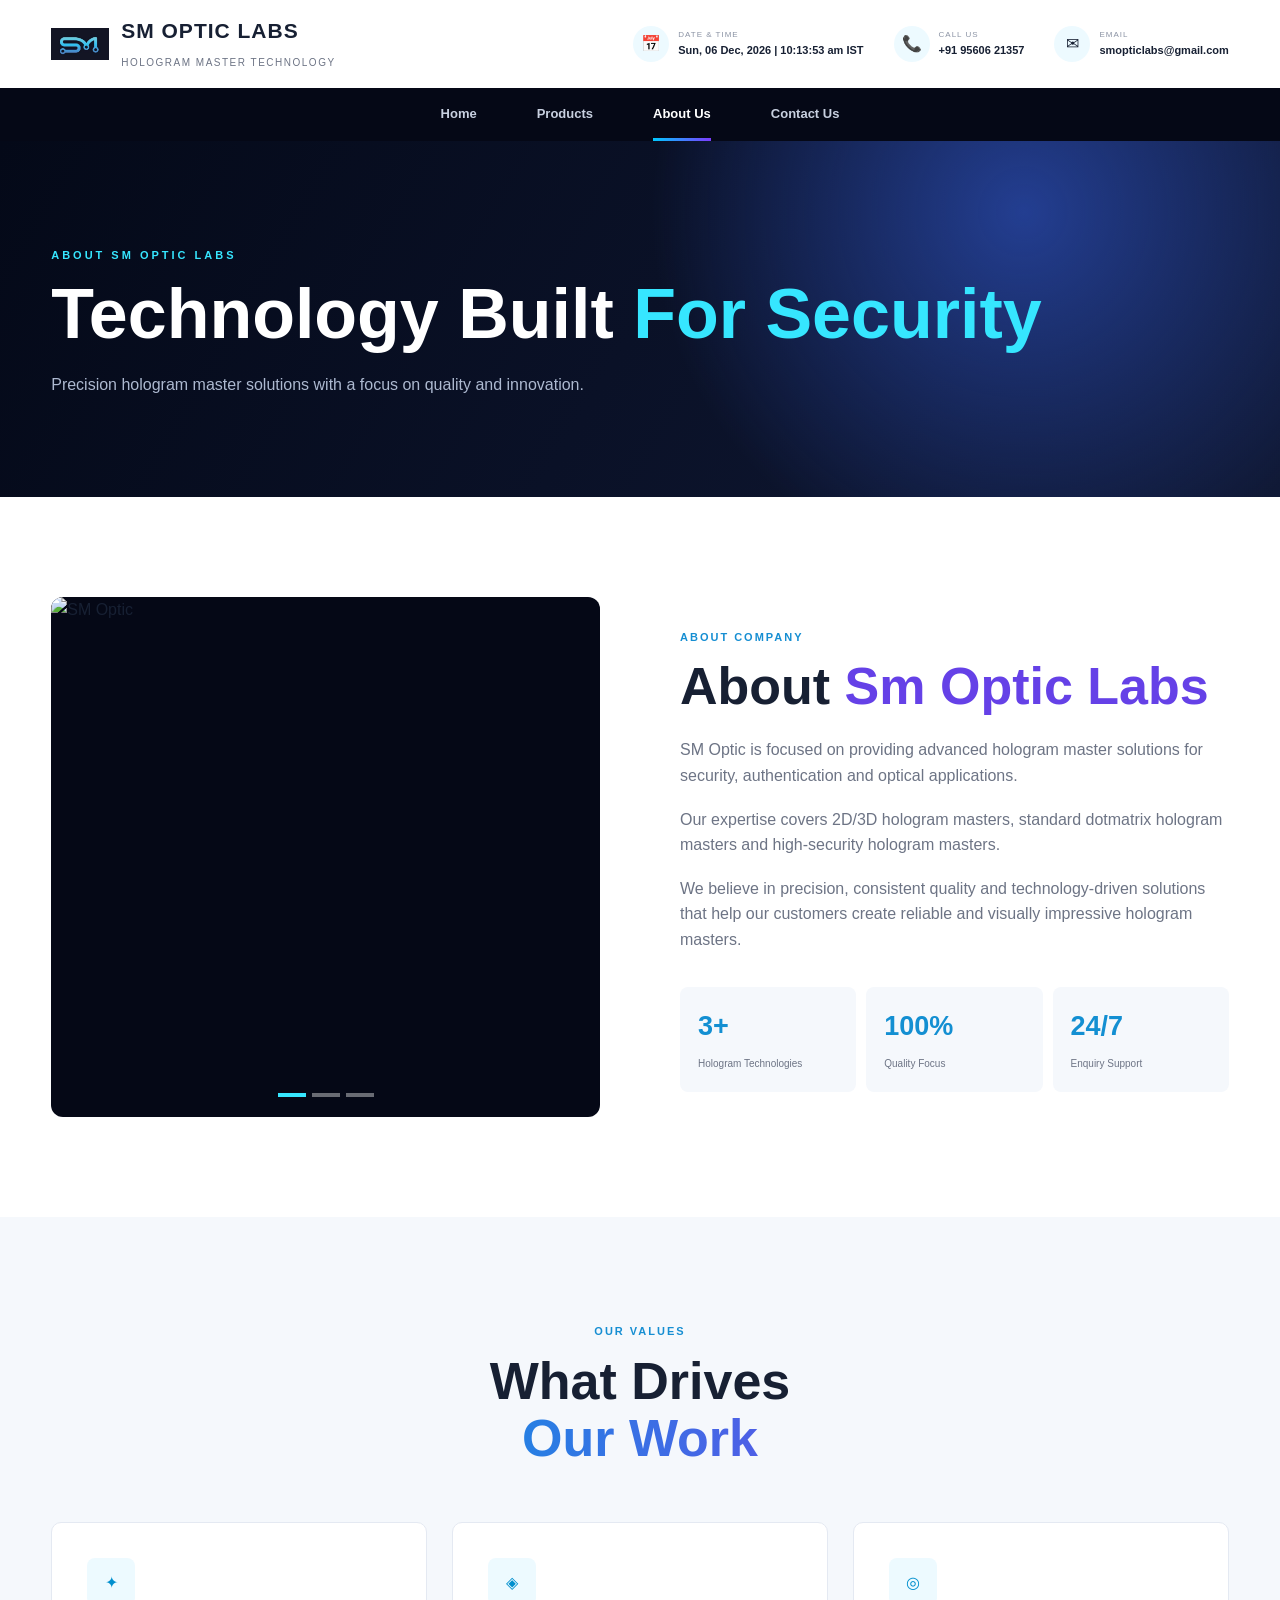
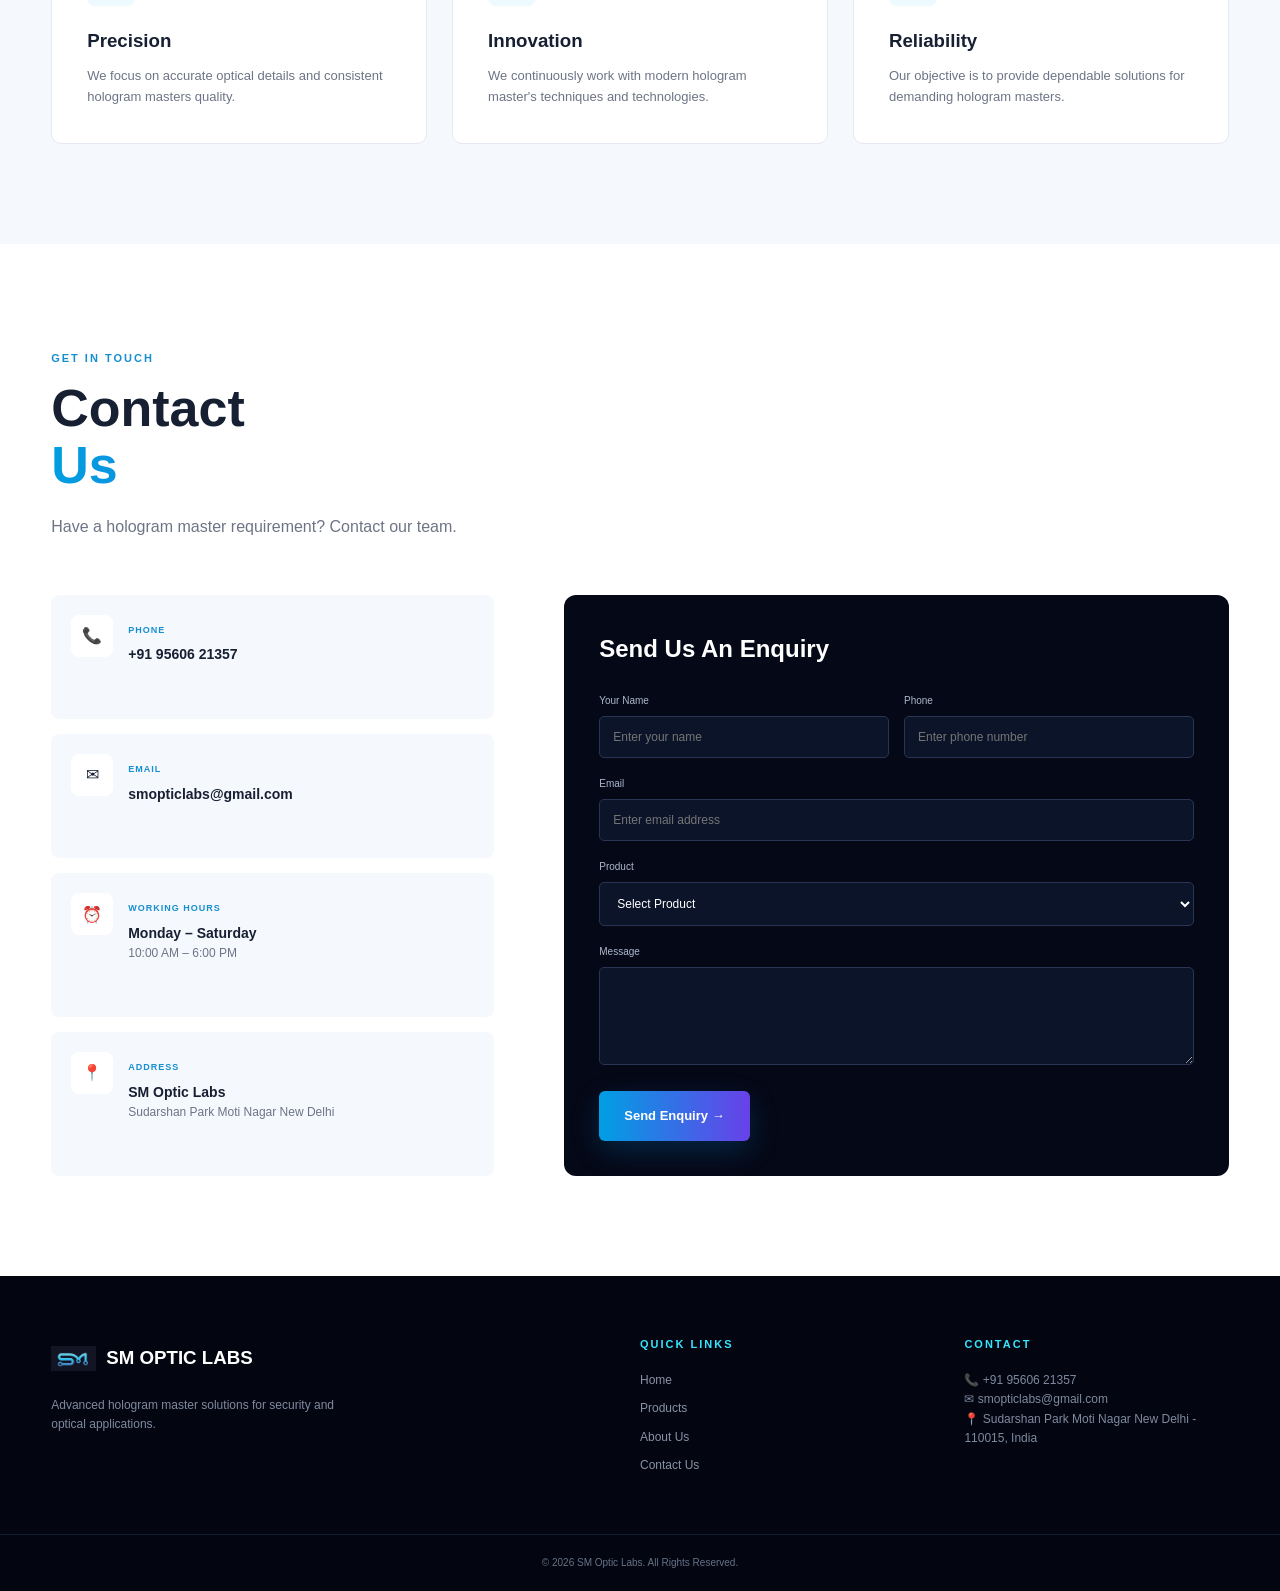
==== commit 3432ec7a: "Update about.html" ====
--- a/about.html
+++ b/about.html
@@ -10,10 +10,8 @@
 
     <link rel="stylesheet" href="style.css">
 
-    <link rel="preconnect" href="https://fonts.googleapis.com">
-    <link rel="preconnect" href="https://fonts.gstatic.com" crossorigin>
-
-    <link href="https://fonts.googleapis.com/css2?family=Inter:wght@400;500;600;700;800&display=swap" rel="stylesheet">
+
+    <link href="font.css" rel="stylesheet">
 
 </head>
 
@@ -29,16 +27,11 @@
 
             <a href="index.html" class="logo-area">
 
-                <img src="images/logo.png" alt="SM Optic Logo">
+                <img src="images/logo.jpeg" alt="SM Optic Logo">
 
                 <div>
-
                     <h2>SM OPTIC LABS</h2>
-
-                    <span>
-                        Hologram Technology
-                    </span>
-
+                    <span>Hologram Master Technology</span>
                 </div>
 
             </a>
@@ -52,68 +45,44 @@
 
                     <div>
                         <small>DATE & TIME</small>
-
-                        <strong id="dateTime">
-                            Loading...
-                        </strong>
-                    </div>
-
-                </div>
-
-            </div>
-
-
-            <div class="header-info">
-
-                <span class="info-icon">
-                    📞
-                </span>
-
-                <div>
-
-                    <small>
-                        CALL US
-                    </small>
-
-                    <strong>
-                        +91 95606 21357
-                    </strong>
-
-                </div>
-
-            </div>
-
-
-            <div class="header-info">
-
-                <span class="info-icon">
-                    ✉
-                </span>
-
-                <div>
-
-                    <small>
-                        EMAIL
-                    </small>
-
-                    <strong>
-                        smopticlabs@gmail.com
-                    </strong>
-
-                </div>
-
-            </div>
+                        <strong id="dateTime">Loading...</strong>
+                    </div>
+
+                </div>
+
+
+                <div class="header-info">
+
+                    <span class="info-icon">📞</span>
+
+                    <div>
+                        <small>CALL US</small>
+                        <strong>+91 95606 21357</strong>
+                    </div>
+
+                </div>
+
+
+                <div class="header-info">
+
+                    <span class="info-icon">✉</span>
+
+                    <div>
+                        <small>EMAIL</small>
+                        <strong>smopticlabs@gmail.com</strong>
+                    </div>
+
+                </div>
+
+            </div>
+
+
+            <button class="menu-toggle" id="menuToggle">
+                ☰
+            </button>
 
         </div>
 
-
-        <button class="menu-toggle" id="menuToggle">
-
-            ☰
-
-        </button>
-
-        </div>
 
 
         <nav class="navbar" id="navbar">
@@ -150,7 +119,7 @@
         <div class="container">
 
             <span>
-                ABOUT SM OPTIC
+                ABOUT SM OPTIC LABS
             </span>
 
             <h1>
@@ -219,7 +188,7 @@
 
                 <h2>
                     About
-                    <strong>SM Optic</strong>
+                    <strong>Sm Optic Labs</strong>
                 </h2>
 
 
@@ -241,7 +210,7 @@
                     We believe in precision, consistent quality
                     and technology-driven solutions that help
                     our customers create reliable and visually
-                    impressive holographic products.
+                    impressive hologram masters.
                 </p>
 
 
@@ -323,7 +292,7 @@
 
                     <p>
                         We focus on accurate optical details
-                        and consistent hologram master quality.
+                        and consistent hologram masters quality.
                     </p>
 
                 </div>
@@ -341,7 +310,7 @@
 
                     <p>
                         We continuously work with modern
-                        holographic techniques and technologies.
+                        hologram master's techniques and technologies.
                     </p>
 
                 </div>
@@ -359,7 +328,7 @@
 
                     <p>
                         Our objective is to provide dependable
-                        solutions for demanding applications.
+                        solutions for demanding hologram masters.
                     </p>
 
                 </div>
@@ -617,10 +586,10 @@
 
                 <div class="footer-logo">
 
-                    <img src="images/logo.png" alt="SM Optic">
+                    <img src="images/logo.jpeg" alt="SM Optic">
 
                     <h3>
-                        SM OPTIC
+                        SM OPTIC LABS
                     </h3>
 
                 </div>
@@ -695,4 +664,4 @@
 
 </body>
 
-</html>+</html>
